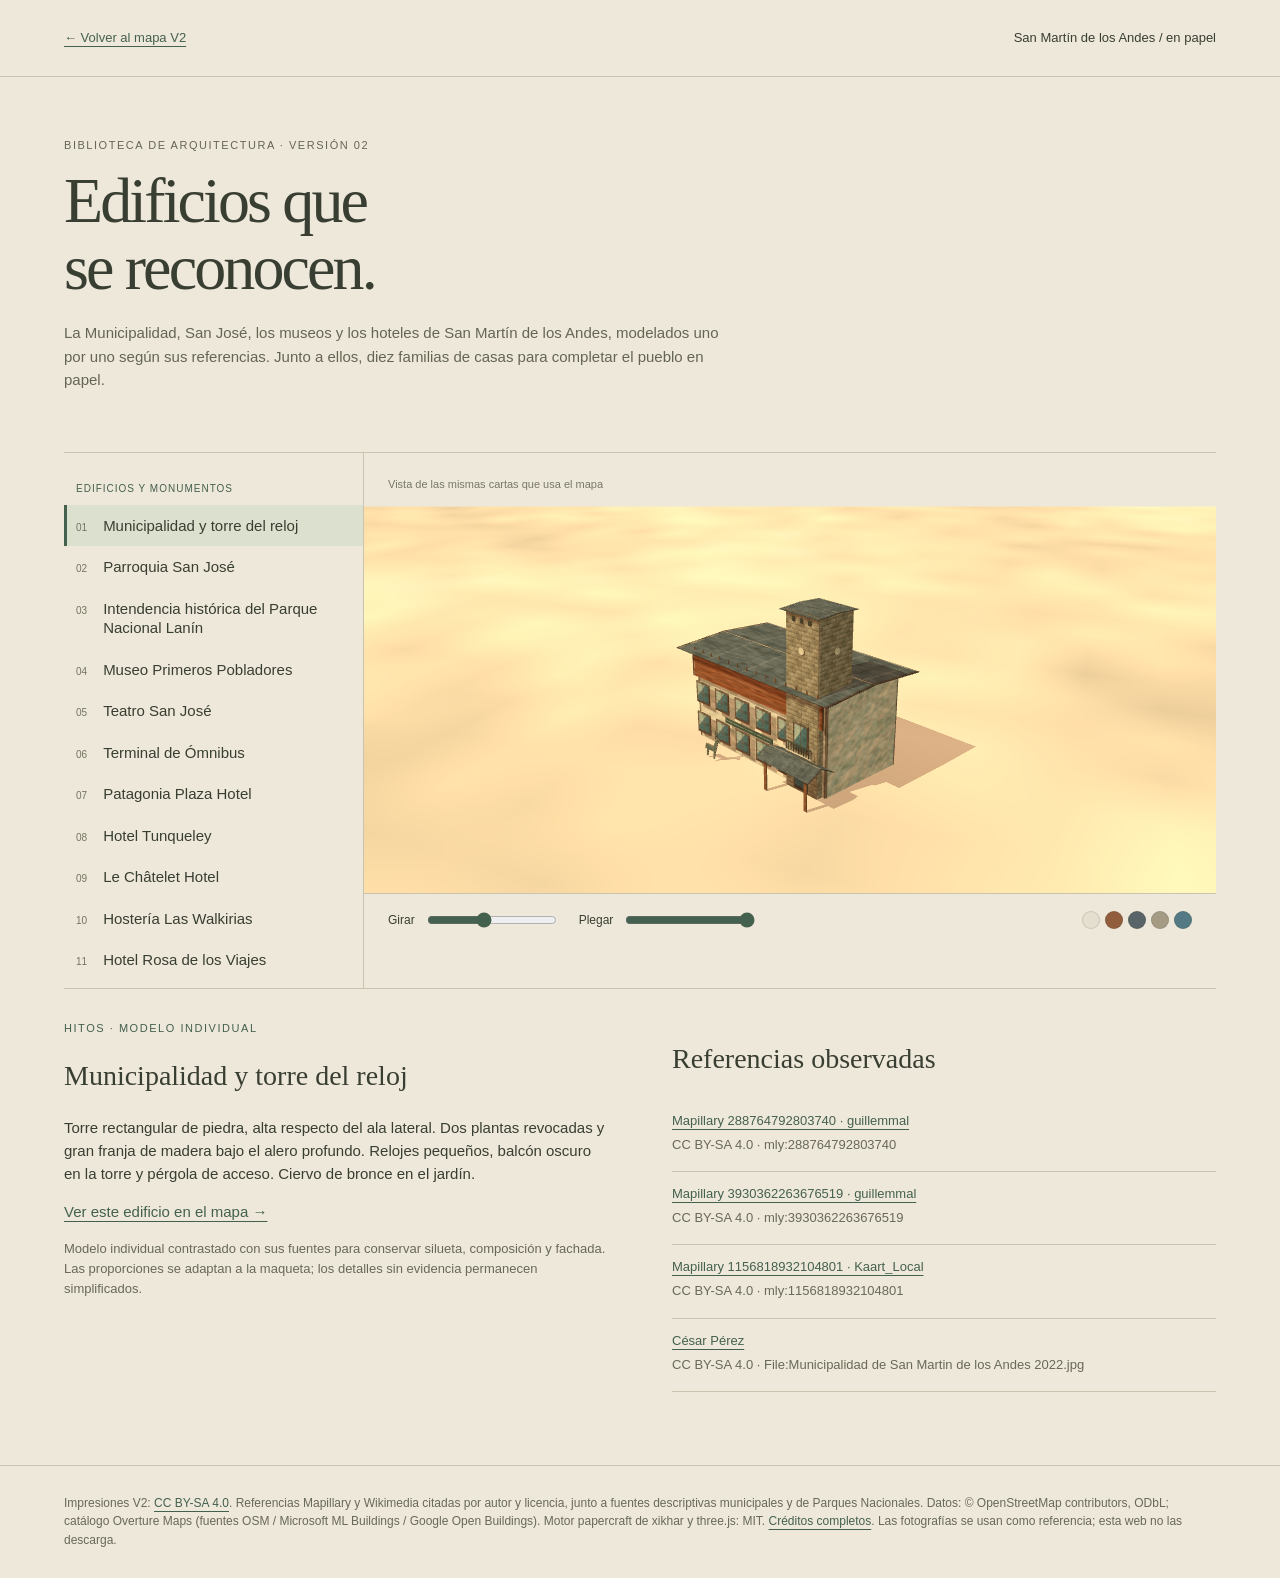
==== assets.html @ a1be6713 "Publish V2 with preserved original at ?old" ====
<!doctype html>
<html lang="es-AR">
<head><base href="./v2/23c14ff8a7ca3e05/">
  <meta charset="utf-8">
  <meta name="viewport" content="width=device-width,initial-scale=1">
  <meta name="theme-color" content="#ece5d6">
  <title>Arquitectura local · San Martín en papel V2</title>
  <link rel="icon" href="data:,">
  <script type="importmap">{"imports":{"three":"./vendor/three.module.js","papercraft/":"./"}}</script>
  <style>
    :root{color-scheme:light;--paper:#eee8da;--ink:#383e31;--line:#c9c3b0;--green:#44604e}
    *{box-sizing:border-box}body{margin:0;background:var(--paper);color:var(--ink);font:15px/1.55 'Avenir Next',Avenir,sans-serif}
    a{color:var(--green);text-underline-offset:4px}a:focus-visible,button:focus-visible,input:focus-visible{outline:2px solid var(--green);outline-offset:4px}
    header,main,footer{max-width:1400px;margin:auto;padding:28px 5vw}header{display:flex;justify-content:space-between;align-items:center;border-bottom:1px solid var(--line);gap:20px;font-size:13px}
    .eyebrow{text-transform:uppercase;letter-spacing:.14em;font-size:11px;margin:0 0 14px;color:var(--green)}h1{font:clamp(38px,5vw,68px)/1.04 Georgia,serif;font-weight:normal;letter-spacing:-.045em;margin:0 0 20px}h2{font:28px/1.15 Georgia,serif;font-weight:normal}p{max-width:680px}
    .intro{padding:32px 0 20px;max-width:780px}.intro p{color:#646553}.workspace{display:grid;grid-template-columns:300px 1fr;border-top:1px solid var(--line);border-bottom:1px solid var(--line);margin:26px 0}
    .types{padding:20px 0;border-right:1px solid var(--line);max-height:535px;overflow:auto}.types .group-label{padding:8px 12px;margin:0;font-size:10px;letter-spacing:.1em;text-transform:uppercase;color:var(--green)}.types button{width:100%;text-align:left;border:0;background:transparent;color:var(--ink);padding:11px 18px 11px 12px;cursor:pointer;display:flex;align-items:baseline;gap:16px;font:inherit;line-height:1.3}.types button small{font-size:10px;color:#72745f}.types button[aria-pressed=true]{background:#dce0ce;box-shadow:inset 3px 0 var(--green)}.types button:hover{background:#e3e1d1}
    .preview{min-width:0}#stage{height:440px;position:relative;touch-action:pan-y}#stage canvas{display:block;width:100%;height:100%}.guide{position:absolute;left:24px;top:12px;font-size:11px;color:#777866;pointer-events:none}.controls{border-top:1px solid var(--line);padding:16px 24px;display:flex;gap:20px;align-items:center;flex-wrap:wrap}.controls label{font-size:12px;display:flex;gap:10px;align-items:center}.controls input{width:130px;accent-color:var(--green)}#swatches{display:flex;gap:5px;margin-left:auto}#swatches i{width:18px;height:18px;border:1px solid #625f4633;border-radius:50%}
    .detail{display:grid;grid-template-columns:1fr 1fr;gap:5vw;padding:5px 0 30px}.detail ul{list-style:none;padding:0}.detail li{padding:12px 0;border-bottom:1px solid var(--line);font-size:13px}.detail li p{margin:4px 0;color:#686957}.note{font-size:13px;color:#686957}footer{border-top:1px solid var(--line);font-size:12px;color:#686957}#error{padding:50px;color:#883e28}
    @media(max-width:800px){.workspace{grid-template-columns:1fr}.types{display:flex;overflow:auto;border-right:0;border-bottom:1px solid var(--line);padding:0}.types button{min-width:185px;width:auto;padding:14px}.types button small,.types .group-label{display:none}#stage{height:360px}.detail{grid-template-columns:1fr}.intro{padding-top:18px}header,main,footer{padding-left:6vw;padding-right:6vw}.controls{padding:14px;gap:12px}.controls input{width:100px}#swatches{margin-left:0}}
  </style>
</head>
<body>
  <header><a href="./index.html">← Volver al mapa V2</a><span>San Martín de los Andes / en papel</span></header>
  <main>
    <div class="intro"><p class="eyebrow">Biblioteca de arquitectura · Versión 02</p><h1>Edificios que<br>se reconocen.</h1><p>La Municipalidad, San José, los museos y los hoteles de San Martín de los Andes, modelados uno por uno según sus referencias. Junto a ellos, diez familias de casas para completar el pueblo en papel.</p></div>
    <div class="workspace">
      <nav class="types" aria-label="Tipologías de edificios" id="types"></nav>
      <div class="preview"><div id="stage" role="img" aria-label="Vista tridimensional del edificio seleccionado"><p class="guide">Vista de las mismas cartas que usa el mapa</p></div>
        <div class="controls"><label>Girar <input id="rotation" type="range" min="-180" max="180" value="-24" aria-label="Girar edificio"></label><label>Plegar <input id="fold" type="range" min="0" max="100" value="100" aria-label="Despliegue del edificio"></label><div id="swatches" aria-label="Paleta de la tipología"></div></div>
      </div>
    </div>
    <div class="detail"><section><p class="eyebrow" id="number"></p><h2 id="name">Cargando las cartas…</h2><p id="description"></p><p><a id="view-on-map" hidden>Ver este edificio en el mapa →</a></p><p class="note" id="accuracy">Los hitos tienen modelos individuales basados en los rasgos visibles de las fuentes. Las proporciones se adaptan a la maqueta; los detalles sin evidencia permanecen simplificados.</p></section><section><h2>Referencias observadas</h2><ul id="sources"></ul></section></div>
  </main>
  <footer>Impresiones V2: <a href="https://creativecommons.org/licenses/by-sa/4.0/">CC BY-SA 4.0</a>. Referencias Mapillary y Wikimedia citadas por autor y licencia, junto a fuentes descriptivas municipales y de Parques Nacionales. Datos: © OpenStreetMap contributors, ODbL; catálogo Overture Maps (fuentes OSM / Microsoft ML Buildings / Google Open Buildings). Motor papercraft de xikhar y three.js: MIT. <a href="./credits.txt">Créditos completos</a>. Las fotografías se usan como referencia; esta web no las descarga.</footer>
  <script type="module" src="./assets/catalog.js"></script>
</body>
</html>
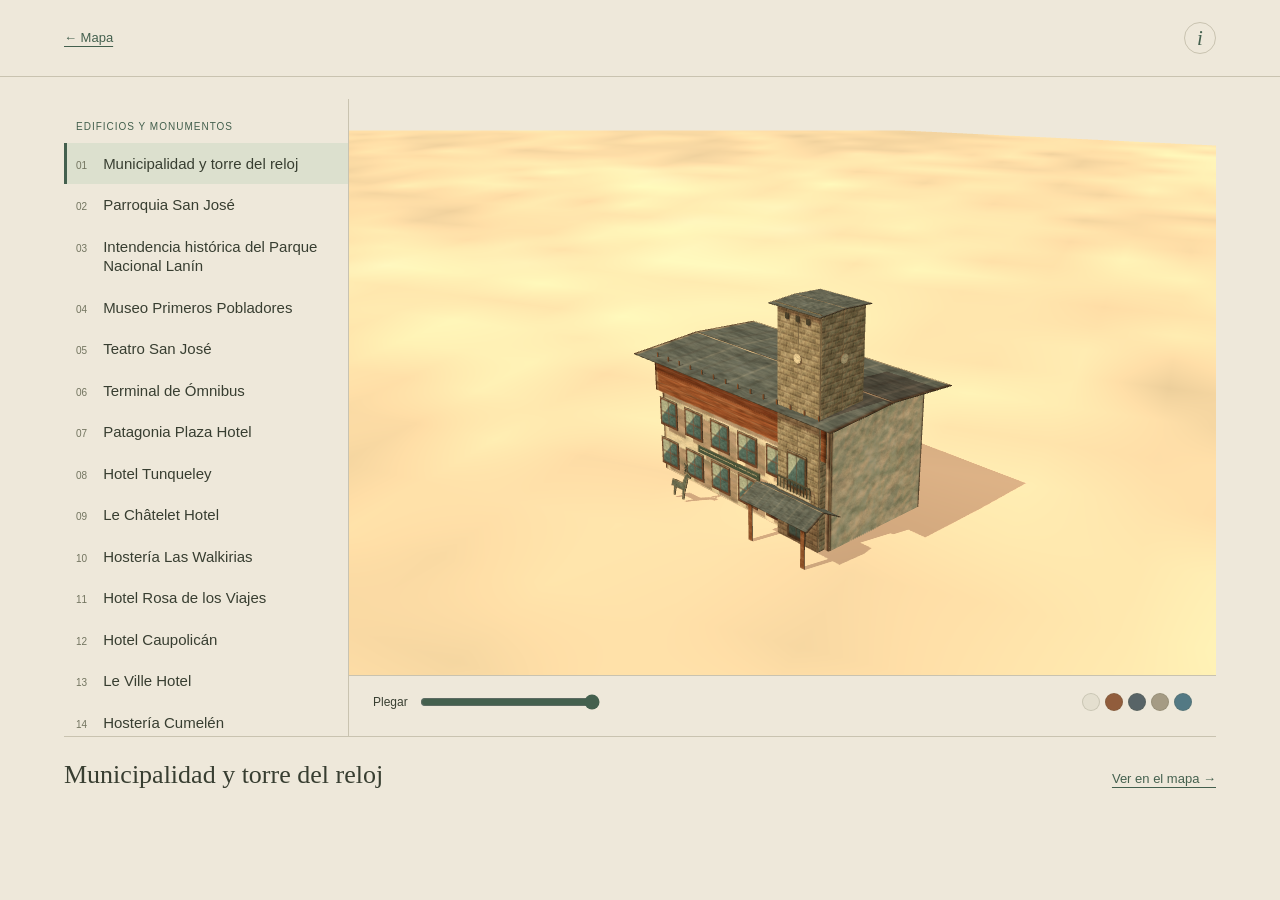
==== commit 8de80c78: "Publish V2 with preserved original at ?old" ====
--- a/assets.html
+++ b/assets.html
@@ -1,38 +1,45 @@
 <!doctype html>
 <html lang="es-AR">
-<head><base href="./v2/23c14ff8a7ca3e05/">
+<head><base href="./v2/66fa33b04e4c7e73/">
   <meta charset="utf-8">
   <meta name="viewport" content="width=device-width,initial-scale=1">
   <meta name="theme-color" content="#ece5d6">
-  <title>Arquitectura local · San Martín en papel V2</title>
+  <title>Edificios · San Martín en papel</title>
   <link rel="icon" href="data:,">
   <script type="importmap">{"imports":{"three":"./vendor/three.module.js","papercraft/":"./"}}</script>
   <style>
     :root{color-scheme:light;--paper:#eee8da;--ink:#383e31;--line:#c9c3b0;--green:#44604e}
     *{box-sizing:border-box}body{margin:0;background:var(--paper);color:var(--ink);font:15px/1.55 'Avenir Next',Avenir,sans-serif}
     a{color:var(--green);text-underline-offset:4px}a:focus-visible,button:focus-visible,input:focus-visible{outline:2px solid var(--green);outline-offset:4px}
-    header,main,footer{max-width:1400px;margin:auto;padding:28px 5vw}header{display:flex;justify-content:space-between;align-items:center;border-bottom:1px solid var(--line);gap:20px;font-size:13px}
-    .eyebrow{text-transform:uppercase;letter-spacing:.14em;font-size:11px;margin:0 0 14px;color:var(--green)}h1{font:clamp(38px,5vw,68px)/1.04 Georgia,serif;font-weight:normal;letter-spacing:-.045em;margin:0 0 20px}h2{font:28px/1.15 Georgia,serif;font-weight:normal}p{max-width:680px}
-    .intro{padding:32px 0 20px;max-width:780px}.intro p{color:#646553}.workspace{display:grid;grid-template-columns:300px 1fr;border-top:1px solid var(--line);border-bottom:1px solid var(--line);margin:26px 0}
-    .types{padding:20px 0;border-right:1px solid var(--line);max-height:535px;overflow:auto}.types .group-label{padding:8px 12px;margin:0;font-size:10px;letter-spacing:.1em;text-transform:uppercase;color:var(--green)}.types button{width:100%;text-align:left;border:0;background:transparent;color:var(--ink);padding:11px 18px 11px 12px;cursor:pointer;display:flex;align-items:baseline;gap:16px;font:inherit;line-height:1.3}.types button small{font-size:10px;color:#72745f}.types button[aria-pressed=true]{background:#dce0ce;box-shadow:inset 3px 0 var(--green)}.types button:hover{background:#e3e1d1}
-    .preview{min-width:0}#stage{height:440px;position:relative;touch-action:pan-y}#stage canvas{display:block;width:100%;height:100%}.guide{position:absolute;left:24px;top:12px;font-size:11px;color:#777866;pointer-events:none}.controls{border-top:1px solid var(--line);padding:16px 24px;display:flex;gap:20px;align-items:center;flex-wrap:wrap}.controls label{font-size:12px;display:flex;gap:10px;align-items:center}.controls input{width:130px;accent-color:var(--green)}#swatches{display:flex;gap:5px;margin-left:auto}#swatches i{width:18px;height:18px;border:1px solid #625f4633;border-radius:50%}
-    .detail{display:grid;grid-template-columns:1fr 1fr;gap:5vw;padding:5px 0 30px}.detail ul{list-style:none;padding:0}.detail li{padding:12px 0;border-bottom:1px solid var(--line);font-size:13px}.detail li p{margin:4px 0;color:#686957}.note{font-size:13px;color:#686957}footer{border-top:1px solid var(--line);font-size:12px;color:#686957}#error{padding:50px;color:#883e28}
-    @media(max-width:800px){.workspace{grid-template-columns:1fr}.types{display:flex;overflow:auto;border-right:0;border-bottom:1px solid var(--line);padding:0}.types button{min-width:185px;width:auto;padding:14px}.types button small,.types .group-label{display:none}#stage{height:360px}.detail{grid-template-columns:1fr}.intro{padding-top:18px}header,main,footer{padding-left:6vw;padding-right:6vw}.controls{padding:14px;gap:12px}.controls input{width:100px}#swatches{margin-left:0}}
+    header,main{max-width:1400px;margin:auto;padding:22px 5vw}header{display:flex;justify-content:space-between;align-items:center;border-bottom:1px solid var(--line);gap:20px;font-size:13px}
+    .info{display:grid;place-items:center;width:32px;height:32px;padding:0;border:1px solid var(--line);border-radius:50%;background:transparent;color:var(--green);font:italic 21px/1 Georgia,serif;cursor:pointer}.info:hover{background:#dce0ce}
+    .workspace{display:grid;grid-template-columns:285px 1fr;border:1px solid var(--line);border-width:0 0 1px;margin:0}
+    .types{padding:12px 0;border-right:1px solid var(--line);max-height:calc(clamp(360px,64vh,640px) + 61px);overflow:auto}.types .group-label{padding:8px 12px;margin:0;font-size:10px;letter-spacing:.1em;text-transform:uppercase;color:var(--green)}.types button{width:100%;text-align:left;border:0;background:transparent;color:var(--ink);padding:11px 18px 11px 12px;cursor:pointer;display:flex;align-items:baseline;gap:16px;font:inherit;line-height:1.3}.types button small{font-size:10px;color:#72745f}.types button[aria-pressed=true]{background:#dce0ce;box-shadow:inset 3px 0 var(--green)}.types button:hover{background:#e3e1d1}
+    .preview{min-width:0}#stage{height:clamp(360px,64vh,640px);position:relative;touch-action:none}#stage canvas{display:block;width:100%;height:100%;cursor:grab;outline-offset:-4px}#stage canvas:active{cursor:grabbing}.controls{border-top:1px solid var(--line);padding:16px 24px;display:flex;gap:20px;align-items:center;flex-wrap:wrap}.controls label{font-size:12px;display:flex;gap:10px;align-items:center}.controls input{width:180px;accent-color:var(--green)}#swatches{display:flex;gap:5px;margin-left:auto}#swatches i{width:18px;height:18px;border:1px solid #625f4633;border-radius:50%}
+    #stage canvas{outline:none}#stage canvas:focus-visible{outline:2px solid var(--green);outline-offset:-4px}
+    .selection{display:flex;align-items:baseline;justify-content:space-between;gap:24px;padding:22px 0}.selection h1{font:26px/1.2 Georgia,serif;font-weight:normal;margin:0}.selection a{font-size:13px;white-space:nowrap}
+    dialog{width:min(580px,calc(100vw - 40px));max-height:calc(100dvh - 48px);padding:28px;border:1px solid var(--line);background:var(--paper);color:var(--ink);font:inherit}dialog::backdrop{background:#282d2466}dialog h2{font:28px/1.2 Georgia,serif;margin:0 0 20px}dialog form{float:right}dialog form button{width:28px;height:28px;border:0;background:transparent;color:var(--ink);font:24px/1 sans-serif;cursor:pointer}dialog ul{list-style:none;padding:0}dialog li{padding:12px 0;border-bottom:1px solid var(--line);font-size:13px}dialog li p{margin:4px 0;color:#686957}.credits{font-size:12px;color:#686957}.sr-only{position:absolute;width:1px;height:1px;overflow:hidden;clip-path:inset(50%);white-space:nowrap}#error{padding:50px;color:#883e28}
+    @media(max-width:800px){.workspace{grid-template-columns:1fr}.types{display:flex;overflow:auto;border-right:0;border-bottom:1px solid var(--line);padding:0}.types button{min-width:185px;width:auto;padding:14px}.types button small,.types .group-label{display:none}#stage{height:clamp(330px,52svh,500px)}header,main{padding-left:6vw;padding-right:6vw}.controls{padding:14px;gap:12px}.controls input{width:145px}#swatches{gap:4px}.selection{align-items:flex-start;flex-direction:column;gap:12px}.selection h1{font-size:24px}}
   </style>
 </head>
 <body>
-  <header><a href="./index.html">← Volver al mapa V2</a><span>San Martín de los Andes / en papel</span></header>
+  <header><a href="./index.html">← Mapa</a><button class="info" id="info" type="button" aria-label="Fuentes y créditos" aria-haspopup="dialog">i</button></header>
   <main>
-    <div class="intro"><p class="eyebrow">Biblioteca de arquitectura · Versión 02</p><h1>Edificios que<br>se reconocen.</h1><p>La Municipalidad, San José, los museos y los hoteles de San Martín de los Andes, modelados uno por uno según sus referencias. Junto a ellos, diez familias de casas para completar el pueblo en papel.</p></div>
     <div class="workspace">
-      <nav class="types" aria-label="Tipologías de edificios" id="types"></nav>
-      <div class="preview"><div id="stage" role="img" aria-label="Vista tridimensional del edificio seleccionado"><p class="guide">Vista de las mismas cartas que usa el mapa</p></div>
-        <div class="controls"><label>Girar <input id="rotation" type="range" min="-180" max="180" value="-24" aria-label="Girar edificio"></label><label>Plegar <input id="fold" type="range" min="0" max="100" value="100" aria-label="Despliegue del edificio"></label><div id="swatches" aria-label="Paleta de la tipología"></div></div>
+      <nav class="types" aria-label="Edificios" id="types"></nav>
+      <div class="preview"><div id="stage" aria-label="Inspector de edificios"></div>
+        <p class="sr-only" id="viewer-help">Arrastrá para girar. Rueda para acercar. Botón derecho para desplazar. Doble clic o R para centrar. Con teclado: flechas para desplazar y Mayús más flechas para girar.</p>
+        <div class="controls"><label>Plegar <input id="fold" type="range" min="0" max="100" value="100" aria-label="Despliegue del edificio"></label><div id="swatches" aria-label="Paleta del edificio"></div></div>
       </div>
     </div>
-    <div class="detail"><section><p class="eyebrow" id="number"></p><h2 id="name">Cargando las cartas…</h2><p id="description"></p><p><a id="view-on-map" hidden>Ver este edificio en el mapa →</a></p><p class="note" id="accuracy">Los hitos tienen modelos individuales basados en los rasgos visibles de las fuentes. Las proporciones se adaptan a la maqueta; los detalles sin evidencia permanecen simplificados.</p></section><section><h2>Referencias observadas</h2><ul id="sources"></ul></section></div>
+    <div class="selection"><h1 id="name"></h1><a id="view-on-map" hidden>Ver en el mapa →</a></div>
   </main>
-  <footer>Impresiones V2: <a href="https://creativecommons.org/licenses/by-sa/4.0/">CC BY-SA 4.0</a>. Referencias Mapillary y Wikimedia citadas por autor y licencia, junto a fuentes descriptivas municipales y de Parques Nacionales. Datos: © OpenStreetMap contributors, ODbL; catálogo Overture Maps (fuentes OSM / Microsoft ML Buildings / Google Open Buildings). Motor papercraft de xikhar y three.js: MIT. <a href="./credits.txt">Créditos completos</a>. Las fotografías se usan como referencia; esta web no las descarga.</footer>
+  <dialog id="info-dialog" aria-labelledby="info-title">
+    <form method="dialog"><button aria-label="Cerrar">×</button></form>
+    <h2 id="info-title">Fuentes</h2>
+    <p id="description"></p><ul id="sources"></ul>
+    <p class="credits"><a href="https://creativecommons.org/licenses/by-sa/4.0/">CC BY-SA 4.0</a> · © OpenStreetMap contributors, ODbL · papercraft y three.js, MIT. <a href="./credits.txt">Créditos</a></p>
+  </dialog>
   <script type="module" src="./assets/catalog.js"></script>
 </body>
 </html>
